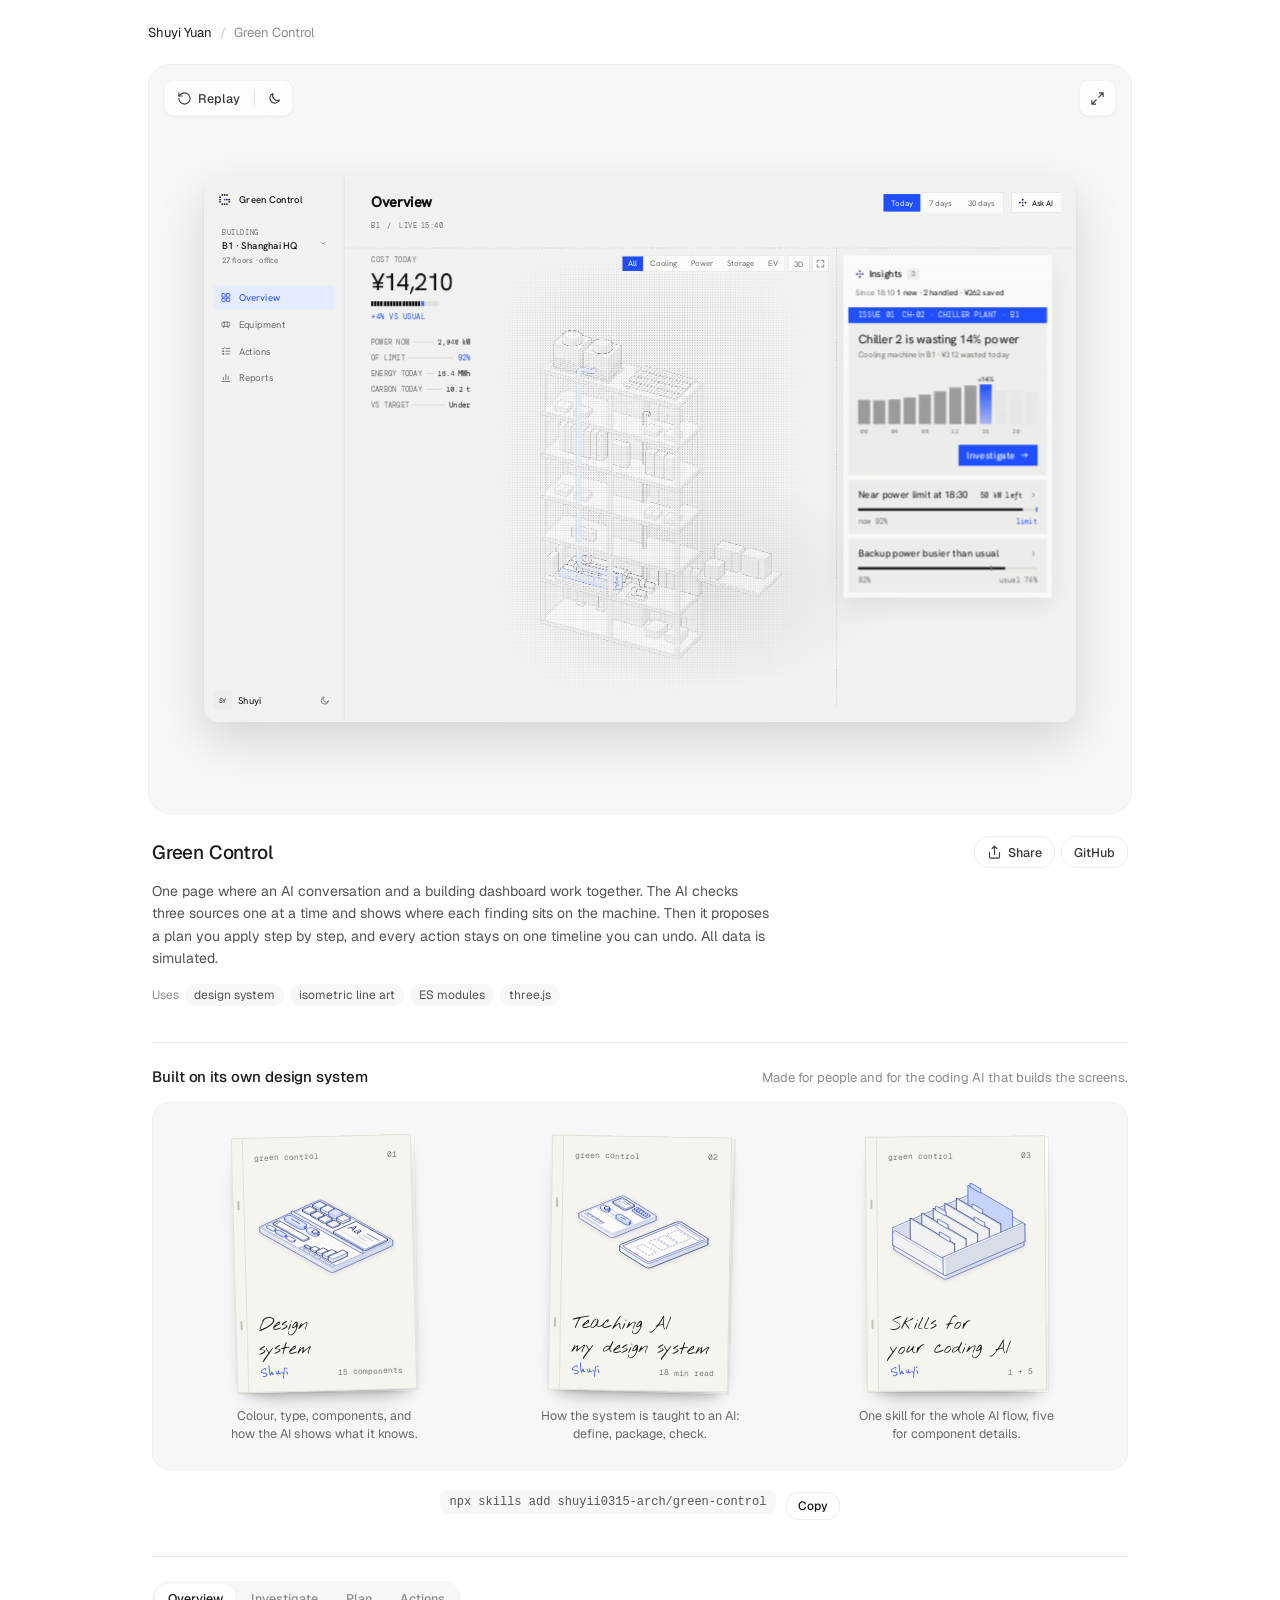
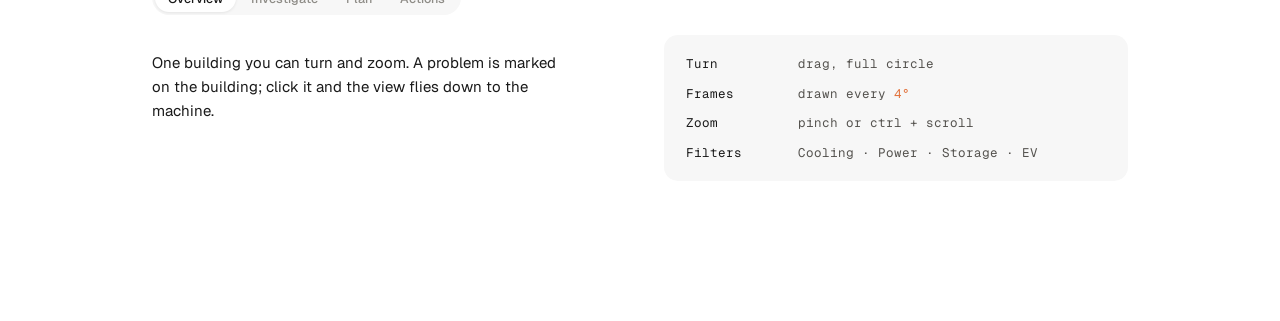
==== case/index.html @ cb966451 "Booklets: drawn covers for the design system and skills, larger handwritten titles; docs open in Day" ====
<!DOCTYPE html><html lang="en"><head><meta charset="utf-8"><meta name="viewport" content="width=device-width,initial-scale=1">
<title>Green Control</title>
<link rel="preconnect" href="https://fonts.googleapis.com"><link href="https://fonts.googleapis.com/css2?family=Geist:wght@400;500;600&family=Geist+Mono:wght@400;500&family=Nothing+You+Could+Do&family=Reenie+Beanie&display=swap" rel="stylesheet">
<style>
*{box-sizing:border-box;margin:0;padding:0}
html{height:100%}body{min-height:100%}
body{background:#fff;font-family:Geist,system-ui,sans-serif;color:#1A1A1A;-webkit-font-smoothing:antialiased;max-width:1040px;margin:0 auto;padding:0 28px 140px}
.pg-top{display:flex;align-items:center;gap:8px;height:64px;font-size:13px;color:#8E8C87}.pg-top a{color:#1A1A1A;text-decoration:none}.pg-top i{font-style:normal;color:#C9C7C2}
.demo{position:relative;height:min(820px,calc(100vh - 150px));min-height:520px;background:#F7F7F7;border-radius:22px;overflow:hidden;box-shadow:inset 0 0 0 .5px rgba(26,26,26,.06)}
.frame{position:absolute;left:50%;top:50%;width:1440px;height:900px;transform-origin:0 0;border-radius:14px;overflow:hidden;background:#fff;box-shadow:0 30px 80px rgba(0,0,0,.14),0 0 0 .5px rgba(0,0,0,.08)}
.frame iframe{display:block;width:100%;height:100%;border:0}
.dctl{position:absolute;top:16px;z-index:20;display:flex;gap:2px;padding:3px;border-radius:10px;background:rgba(255,255,255,.8);backdrop-filter:blur(16px);-webkit-backdrop-filter:blur(16px);box-shadow:0 1px 3px rgba(0,0,0,.05),inset 0 0 0 .5px rgba(26,26,26,.08)}.dctl.l{left:16px}.dctl.r{right:16px}
.dctl button{all:unset;cursor:pointer;display:inline-flex;align-items:center;gap:6px;height:30px;padding:0 10px;border-radius:7px;font:500 12.5px Geist,system-ui,sans-serif;color:#3A3936;transition:background .2s,color .2s}
.acts button{all:unset;cursor:pointer;display:inline-flex;align-items:center;gap:6px;height:30px;padding:0 11px;border-radius:999px;font:500 12.5px Geist,system-ui,sans-serif;color:#3A3936;transition:background .2s}
.dctl.r button,.dctl #theme{padding:0 8px}.dctl button:hover,.acts button:hover{background:rgba(26,26,26,.06)}
.demo.dark .dctl{background:rgba(44,44,42,.72);box-shadow:inset 0 0 0 .5px rgba(255,255,255,.08)}.demo.dark .dctl button{color:#D9D7D2}.demo.dark .dctl button:hover{background:rgba(255,255,255,.08)}.demo.dark .dctl .sep{background:rgba(255,255,255,.12)}
.dctl button:focus-visible{outline:1.5px solid rgba(26,26,26,.4);outline-offset:1px}.demo.dark .dctl button:focus-visible{outline-color:rgba(255,255,255,.5)}
.acts button:focus-visible,.acts a:focus-visible,.tabs button:focus-visible,.ds a:focus-visible,.copy:focus-visible{outline:2px solid #1A1A1A;outline-offset:2px}
.dctl svg,.acts svg{width:15px;height:15px;fill:none;stroke:currentColor;stroke-width:1.7;stroke-linecap:round;stroke-linejoin:round}
.dctl .sep{width:.5px;background:rgba(26,26,26,.12);margin:6px 2px}
.info{padding:22px 4px 0}
.ttl{display:flex;align-items:center;justify-content:space-between}.ttl h1{font:500 19px Geist,system-ui,sans-serif;letter-spacing:-.01em}
.acts{display:flex;gap:6px;align-items:center}.acts button{height:32px;padding:0 13px;box-shadow:inset 0 0 0 .5px rgba(26,26,26,.14)}
.acts .gh{height:32px;display:inline-flex;align-items:center;padding:0 13px;border-radius:999px;font:500 12.5px Geist,system-ui,sans-serif;color:#3A3936;text-decoration:none;box-shadow:inset 0 0 0 .5px rgba(26,26,26,.14)}.acts .gh:hover{background:rgba(26,26,26,.05)}
.desc{max-width:620px;font-size:14px;line-height:1.6;color:#55534F;margin:12px 0 14px}
.uses{display:flex;align-items:center;gap:6px;font-size:12px;color:#8E8C87;flex-wrap:wrap}.uses i{font-style:normal;padding:3px 9px;border-radius:999px;background:#F7F7F7;color:#55534F}
/* design system block */
.ds{margin-top:36px;padding-top:24px;border-top:.5px solid rgba(26,26,26,.1)}
.ds-h{display:flex;align-items:baseline;justify-content:space-between;gap:16px;margin-bottom:16px}
.ds-h h2{font:500 15px Geist,system-ui,sans-serif;letter-spacing:-.005em}
.ds-h p{font-size:13px;color:#8E8C87}
.ds-grid{display:grid;grid-template-columns:1.35fr 1fr 1fr;gap:12px}
.ds a.card,.ds .card{display:flex;flex-direction:column;border-radius:16px;background:#F7F7F7;overflow:hidden;text-decoration:none;color:inherit;box-shadow:inset 0 0 0 .5px rgba(26,26,26,.06);transition:transform .35s cubic-bezier(.32,.72,0,1),box-shadow .35s}
.ds a.card:hover{transform:translateY(-3px);box-shadow:inset 0 0 0 .5px rgba(26,26,26,.08),0 14px 30px -18px rgba(0,0,0,.25)}
.card .pic{position:relative;aspect-ratio:16/10;overflow:hidden;margin:10px 10px 0;border-radius:10px;background:#eee}
.card .pic img{position:absolute;inset:0;width:100%;height:100%;object-fit:cover;object-position:top left;transition:transform .6s cubic-bezier(.32,.72,0,1)}
.ds a.card:hover .pic img{transform:scale(1.03)}
.card .tx{padding:14px 16px 16px;display:grid;gap:4px}
.card .tx b{font:500 14px Geist,system-ui,sans-serif;display:flex;align-items:center;gap:6px}
.card .tx b svg{width:13px;height:13px;fill:none;stroke:#8E8C87;stroke-width:1.8;stroke-linecap:round;stroke-linejoin:round}
.card .tx span{font-size:13px;line-height:1.5;color:#6B6B67}
.card.main .tx b{font-size:15px}
.cmd{margin:10px 10px 0;border-radius:10px;background:#1A1A1A;color:#E8E6E1;aspect-ratio:16/10;display:flex;flex-direction:column;justify-content:space-between;padding:14px}
.cmd code{font:400 11.5px/1.6 'Geist Mono',ui-monospace,monospace;word-break:break-all}.cmd code em{font-style:normal;color:#8E8C87}
.cmd ul{list-style:none;display:grid;gap:3px;font:400 11.5px 'Geist Mono',ui-monospace,monospace;color:#A3A19C}
.cmd ul li::before{content:"/";color:#5f5d59;margin-right:2px}
.copy{all:unset;cursor:pointer;justify-self:start;margin-top:8px;display:inline-flex;align-items:center;gap:6px;height:28px;padding:0 12px;border-radius:999px;background:#fff;font:500 12px Geist,system-ui,sans-serif;color:#1A1A1A;box-shadow:inset 0 0 0 .5px rgba(26,26,26,.14);transition:background .2s}
.copy:hover{background:#F0EFEC}

.shelf{display:grid;grid-template-columns:repeat(3,1fr);gap:20px;padding:34px 24px 26px;border-radius:18px;background:#F7F7F7;box-shadow:inset 0 0 0 .5px rgba(26,26,26,.06)}
.bk{display:grid;justify-items:center;gap:16px;text-decoration:none;color:inherit;outline:none}
.bk-in{position:relative;width:180px;height:255px;transform:rotate(var(--r,-1.5deg));transition:transform .45s cubic-bezier(.32,.72,0,1)}
.bk:nth-child(2) .bk-in{--r:1deg}.bk:nth-child(3) .bk-in{--r:-.5deg}
.bk:hover .bk-in,.bk:focus-visible .bk-in{transform:rotate(var(--r,-1.5deg)) translateY(-6px)}
.bk:focus-visible .bk-cover{outline:2px solid #1A1A1A;outline-offset:6px}
.bk-paper{position:absolute;inset:0;background:#fff 0 0/100% auto no-repeat;box-shadow:0 0 0 .5px rgba(0,0,0,.08),0 6px 14px -8px rgba(0,0,0,.25);transform:translate(2px,1px) rotate(.6deg);transition:transform .5s cubic-bezier(.34,1.36,.64,1)}
.bk:hover .bk-paper,.bk:focus-visible .bk-paper{transform:translate(52px,-12px) rotate(5deg)}
.bk-code{background:#fff;display:flex;align-items:flex-start;justify-content:flex-end;padding:22px 6px}
.bk-code code{font:400 9px/1.7 'Geist Mono',ui-monospace,monospace;color:#1A1A1A;width:52px}
.bk-cover{position:absolute;inset:0;background:#f6f4ef;overflow:hidden;box-shadow:inset 0 0 0 1px #e4e0d7,0 1px 2px rgba(0,0,0,.06),0 14px 26px -16px rgba(0,0,0,.4);transition:transform .5s cubic-bezier(.34,1.36,.64,1)}
.bk:hover .bk-cover,.bk:focus-visible .bk-cover{transform:translate(-6px,3px) rotate(-1.5deg)}
.bk-fold{position:absolute;left:11px;top:0;bottom:0;width:1px;background:#e4e0d7}.bk-st{position:absolute;left:5px;width:2px;height:9px;background:#c3c0b8}
.bk-st:nth-of-type(2){top:63px!important}.bk-st:nth-of-type(3){top:183px!important}
.bk-top,.bk-foot{position:absolute;left:23px;right:14px;display:flex;justify-content:space-between;align-items:baseline;font:400 8px 'Geist Mono',ui-monospace,monospace;color:#7d7a72}
.bk-top{top:15px}.bk-foot{bottom:14px}
.bk-art{position:absolute;left:18px;top:28px;width:150px;height:127px}
.bk-art svg{width:100%!important;height:100%!important;display:block}
.bk-list{position:absolute;left:28px;top:40px;display:grid;gap:5px;font:400 10px 'Geist Mono',ui-monospace,monospace;color:#2f55e4}
.bk-list span:first-child{font-weight:500}
.bk-h{position:absolute;left:23px;right:10px;bottom:31px;font:18px/1.3 'Nothing You Could Do',cursive;color:#1c1b19}
.bk-sig{font:17px/.6 'Reenie Beanie',cursive;color:#2f55e4}
.bk-cap{max-width:200px;text-align:center;font-size:12.5px;line-height:1.5;color:#6B6B67}
.inst{display:flex;align-items:center;justify-content:center;gap:10px;margin-top:14px;font:400 12px 'Geist Mono',ui-monospace,monospace;color:#55534F}
.inst code{padding:5px 10px;border-radius:7px;background:#F7F7F7}
@media (max-width:760px){.shelf{grid-template-columns:1fr;gap:34px}.inst{flex-wrap:wrap}}
@media (prefers-reduced-motion:reduce){.bk-in,.bk-paper,.bk-cover{transition:none}}
/* spec */
.spec{margin-top:36px;padding-top:24px;border-top:.5px solid rgba(26,26,26,.1)}
.tabs{display:inline-flex;gap:2px;padding:3px;border-radius:999px;background:#F7F7F7}.tabs button{all:unset;cursor:pointer;height:28px;padding:0 13px;border-radius:999px;font:500 12.5px Geist,system-ui,sans-serif;color:#8E8C87;transition:background .2s,color .2s}.tabs button.on{background:#fff;color:#1A1A1A;box-shadow:0 1px 3px rgba(0,0,0,.08)}
.sp{display:grid;grid-template-columns:1fr 1fr;gap:48px;margin-top:20px;align-items:start}.sp p{font-size:15px;line-height:1.6;max-width:420px;padding-top:16px;transition:opacity .25s}
.sp .rows{display:grid;grid-template-columns:96px 1fr;gap:12px 16px;padding:20px 22px;border-radius:14px;background:#F7F7F7;font:400 12.5px/1.4 'Geist Mono',ui-monospace,monospace;color:#55534F;transition:opacity .25s}
.sp .rows b{font-weight:400;color:#1A1A1A}.sp .rows u{text-decoration:none;color:#E2723B}
/* full screen */
body.m-full{max-width:none;padding:0;overflow:hidden;height:100%}body.m-full .pg-top,body.m-full .info{display:none}
body.m-full .demo{position:fixed;inset:0;height:auto;min-height:0;border-radius:0;box-shadow:none;z-index:50}
@media (max-width:860px){.ds-grid{grid-template-columns:1fr 1fr}.ds-grid .main{grid-column:1/-1}}
@media (max-width:760px){body{padding:0 16px 96px}.pg-top{height:52px}.demo{height:auto;aspect-ratio:1440/1040;min-height:0;border-radius:18px}.dctl{top:12px}.dctl.l{left:12px}.dctl.r{right:12px}.dctl span{display:none}
 .sp{grid-template-columns:1fr;gap:16px}.sp p{padding-top:0;max-width:none}.sp .rows{grid-template-columns:80px 1fr;padding:16px 18px}.tabs{display:flex;overflow-x:auto;max-width:100%;scrollbar-width:none}.tabs button{flex:none;padding:0 10px;font-size:12px}
 .ds-grid{grid-template-columns:1fr}.ds-h{flex-direction:column;gap:4px}}
@media (prefers-reduced-motion:reduce){*{transition:none!important}}
</style></head>
<body>
<nav class="pg-top" aria-label="Breadcrumb"><a href="https://yuanshuyi.com/craft">Shuyi Yuan</a><i>/</i><span>Green Control</span></nav>

<section class="demo" id="demo" aria-label="Green Control prototype">
 <div class="dctl l">
  <button id="replay" title="Back to the start"><svg viewBox="0 0 24 24"><path d="M3 12a9 9 0 1 0 9-9 9.75 9.75 0 0 0-6.74 2.74L3 8"/><path d="M3 3v5h5"/></svg><span>Replay</span></button>
  <i class="sep"></i>
  <button id="theme" title="Switch to Night" aria-label="Switch to Night"><svg viewBox="0 0 24 24"><path d="M20 14.5A8 8 0 0 1 9.5 4a8 8 0 1 0 10.5 10.5z"/></svg></button>
 </div>
 <div class="dctl r"><button id="expand" title="Full screen" aria-label="Full screen"><svg viewBox="0 0 24 24"><path d="M15 3h6v6M9 21H3v-6M21 3l-7 7M3 21l7-7"/></svg></button></div>
 <div class="frame" id="frame"><iframe id="proto" title="Green Control prototype" src="../?theme=day" loading="eager"></iframe></div>
</section>

<section class="info">
 <div class="ttl"><h1>Green Control</h1><div class="acts"><button id="share" title="Copy link"><svg viewBox="0 0 24 24"><path d="M4 12v7a2 2 0 0 0 2 2h12a2 2 0 0 0 2-2v-7"/><path d="M16 6l-4-4-4 4M12 2v13"/></svg><span>Share</span></button><a class="gh" href="https://github.com/shuyii0315-arch/green-control" target="_blank" rel="noopener">GitHub</a></div></div>
 <p class="desc">One page where an AI conversation and a building dashboard work together. The AI checks three sources one at a time and shows where each finding sits on the machine. Then it proposes a plan you apply step by step, and every action stays on one timeline you can undo. All data is simulated.</p>
 <div class="uses"><span>Uses</span><i>design system</i><i>isometric line art</i><i>ES modules</i><i>three.js</i></div>

 <div class="ds" aria-labelledby="ds-title">
  <div class="ds-h"><h2 id="ds-title">Built on its own design system</h2><p>Made for people and for the coding AI that builds the screens.</p></div>
  <div class="shelf">
   <a class="bk" href="../system/?theme=day" target="_blank" rel="noopener" data-paper="ds-system-p.jpg">
    <div class="bk-in"><div class="bk-paper"></div><div class="bk-cover"><i class="bk-fold"></i><i class="bk-st" style="top:74px"></i><i class="bk-st" style="top:213px"></i>
     <div class="bk-top"><span>green control</span><span>01</span></div>
     <div class="bk-art bk-load" data-src="ds-system-art.svg"></div>
     <div class="bk-h">Design<br>system</div>
     <div class="bk-foot"><span class="bk-sig">Shuyi</span><span>15 components</span></div></div></div>
    <span class="bk-cap">Colour, type, components, and how the AI shows what it knows.</span>
   </a>
   <a class="bk" href="../guide/" target="_blank" rel="noopener" data-paper="../notes/guide-sheet.jpg">
    <div class="bk-in"><div class="bk-paper"></div><div class="bk-cover"><i class="bk-fold"></i><i class="bk-st" style="top:74px"></i><i class="bk-st" style="top:213px"></i>
     <div class="bk-top"><span>green control</span><span>02</span></div>
     <div class="bk-art bk-load" data-src="../notes/cover-art.svg"></div>
     <div class="bk-h">Teaching AI<br>my design system</div>
     <div class="bk-foot"><span class="bk-sig">Shuyi</span><span>18 min read</span></div></div></div>
    <span class="bk-cap">How the system is taught to an AI: define, package, check.</span>
   </a>
   <a class="bk" href="../system/?theme=day#/skills" target="_blank" rel="noopener" data-paper="">
    <div class="bk-in"><div class="bk-paper bk-code"><code>$ npx<br>skills add<br>…/green-<br>control<br><br>6 ×<br>SKILL.md</code></div><div class="bk-cover"><i class="bk-fold"></i><i class="bk-st" style="top:74px"></i><i class="bk-st" style="top:213px"></i>
     <div class="bk-top"><span>green control</span><span>03</span></div>
     <div class="bk-art bk-load" data-src="ds-skills-art.svg"></div>
     <div class="bk-h">Skills for<br>your coding AI</div>
     <div class="bk-foot"><span class="bk-sig">Shuyi</span><span>1 + 5</span></div></div></div>
    <span class="bk-cap">One skill for the whole AI flow, five for component details.</span>
   </a>
  </div>
  <div class="inst"><code>npx skills add shuyii0315-arch/green-control</code><button class="copy" id="copy" type="button">Copy</button></div>
 </div>

 <div class="spec"><div class="tabs" id="tabs" role="tablist" aria-label="Moments in the prototype">
  <button class="on" role="tab" aria-selected="true" data-k="over">Overview</button><button role="tab" aria-selected="false" data-k="inv">Investigate</button><button role="tab" aria-selected="false" data-k="plan">Plan</button><button role="tab" aria-selected="false" data-k="act">Actions</button></div>
  <div class="sp"><p id="spT" aria-live="polite"></p><div class="rows" id="spC"></div></div></div>
</section>

<script>
const $ = (s) => document.querySelector(s)
const demo = $("#demo"), frame = $("#frame"), proto = $("#proto")
let theme = "day"
function fit() {
  const full = document.body.classList.contains("m-full")
  const r = demo.getBoundingClientRect(), W = full ? innerWidth : r.width, H = full ? innerHeight : r.height
  const pad = full ? 0 : (r.width < 500 ? 12 : 56), s = full ? Math.min(W / 1440, H / 900) : Math.min((W - pad * 2) / 1440, (H - pad * 2 - 20) / 900)
  frame.style.transform = `translate(${-720 * s}px,${-450 * s + (full ? 0 : 10)}px) scale(${s})`
  frame.style.borderRadius = full ? "0" : 14 / s + "px"
}
addEventListener("resize", fit); new ResizeObserver(fit).observe(demo); fit()
const load = (extra = "") => { proto.src = "../?theme=" + theme + extra + "&r=" + Date.now() }
$("#replay").onclick = () => load()
const MOON = '<svg viewBox="0 0 24 24"><path d="M20 14.5A8 8 0 0 1 9.5 4a8 8 0 1 0 10.5 10.5z"/></svg>', SUN = '<svg viewBox="0 0 24 24"><circle cx="12" cy="12" r="4"/><path d="M12 2v2M12 20v2M4.9 4.9l1.4 1.4M17.7 17.7l1.4 1.4M2 12h2M20 12h2M4.9 19.1l1.4-1.4M17.7 6.3l1.4-1.4"/></svg>'
$("#theme").onclick = () => {
  theme = theme === "day" ? "night" : "day"
  const dark = theme === "night", b = $("#theme"), t = dark ? "Switch to Day" : "Switch to Night"
  b.innerHTML = dark ? SUN : MOON; b.title = t; b.setAttribute("aria-label", t)
  demo.classList.toggle("dark", dark); demo.style.background = dark ? "#1C1C1B" : "#F7F7F7"
  load()
}
const EXI = $("#expand").innerHTML, MNI = '<svg viewBox="0 0 24 24"><path d="M4 14h6v6M20 10h-6V4M14 10l7-7M3 21l7-7"/></svg>'
const setFull = (m) => { document.body.classList.toggle("m-full", m); $("#expand").innerHTML = m ? MNI : EXI; $("#expand").title = m ? "Exit full screen" : "Full screen"; $("#expand").setAttribute("aria-label", $("#expand").title); fit() }
$("#expand").onclick = () => setFull(!document.body.classList.contains("m-full"))
addEventListener("keydown", (e) => { if (e.key === "Escape" && document.body.classList.contains("m-full")) setFull(false) })
const flash = (b, t) => { const o = b.innerHTML; b.querySelector("span") ? (b.querySelector("span").textContent = t) : (b.textContent = t); setTimeout(() => (b.innerHTML = o), 1400) }
$("#share").onclick = async () => { const u = location.href.split("#")[0]; try { if (navigator.share && matchMedia("(pointer:coarse)").matches) { await navigator.share({ title: "Green Control", url: u }); return } await navigator.clipboard.writeText(u); flash($("#share"), "Copied") } catch (_) {} }
$("#copy").onclick = async () => { try { await navigator.clipboard.writeText("npx skills add shuyii0315-arch/green-control"); flash($("#copy"), "Copied") } catch (_) {} }
const SPEC = {
  over: ["One building you can turn and zoom. A problem is marked on the building; click it and the view flies down to the machine.",
    [["Turn", "drag, full circle"], ["Frames", "drawn every <u>4°</u>"], ["Zoom", "pinch or ctrl + scroll"], ["Filters", "Cooling · Power · Storage · EV"]]],
  inv: ["Press Investigate and the AI checks three sources in turn. Each one lights its spot on the machine and lands as an evidence card.",
    [["Order", "what → where → why"], ["Sources", "<u>3</u>, one at a time"], ["Each", "lights its spot, then a card"], ["Entry", "Chiller 2 card"]]],
  plan: ["The AI proposes a plan one step at a time. It checks, you apply, it reports the effect, then it finds a free team and you book.",
    [["Steps", "check → apply → report → book"], ["Action", "Shift 20% to Chiller 1"], ["Team", "Maintenance B"], ["After", "issue leaves the list, Undo"]]],
  act: ["Every action sits on one time axis, so you can see what changed and when, and take the running one back.",
    [["Axis", "one timeline, all actions"], ["Zoom", "Day · Week · Month"], ["Hover", "summary; click to open"], ["Undo", "the running action"]]],
}
const tabs = [...document.querySelectorAll("#tabs button")]
function show(k) {
  tabs.forEach((b) => { const on = b.dataset.k === k; b.classList.toggle("on", on); b.setAttribute("aria-selected", on) })
  const [t, rows] = SPEC[k], T = $("#spT"), C = $("#spC")
  T.style.opacity = C.style.opacity = 0
  setTimeout(() => { T.textContent = t; C.innerHTML = rows.map(([a, b]) => `<b>${a}</b><span>${b}</span>`).join(""); T.style.opacity = C.style.opacity = 1 }, 160)
}
tabs.forEach((b) => (b.onclick = () => show(b.dataset.k)))
show("over")

// books: the page inside is a real screenshot; the guide cover reuses the Notes art and snaps its parts in on hover
document.querySelectorAll(".bk").forEach((b) => {
  const pp = b.dataset.paper; if (pp) b.querySelector(".bk-paper").style.backgroundImage = `url(${pp})`
  const on = () => { b.classList.remove("nb-hot"); void b.offsetWidth; b.classList.add("nb-hot") }, off = () => b.classList.remove("nb-hot")
  b.addEventListener("pointerenter", on); b.addEventListener("pointerleave", off); b.addEventListener("focus", on); b.addEventListener("blur", off)
})
document.querySelectorAll(".bk-load").forEach((el) => fetch(el.dataset.src).then((r) => (r.ok ? r.text() : "")).then((t) => { if (t) el.innerHTML = t }).catch(() => {}))
</script>
</body></html>
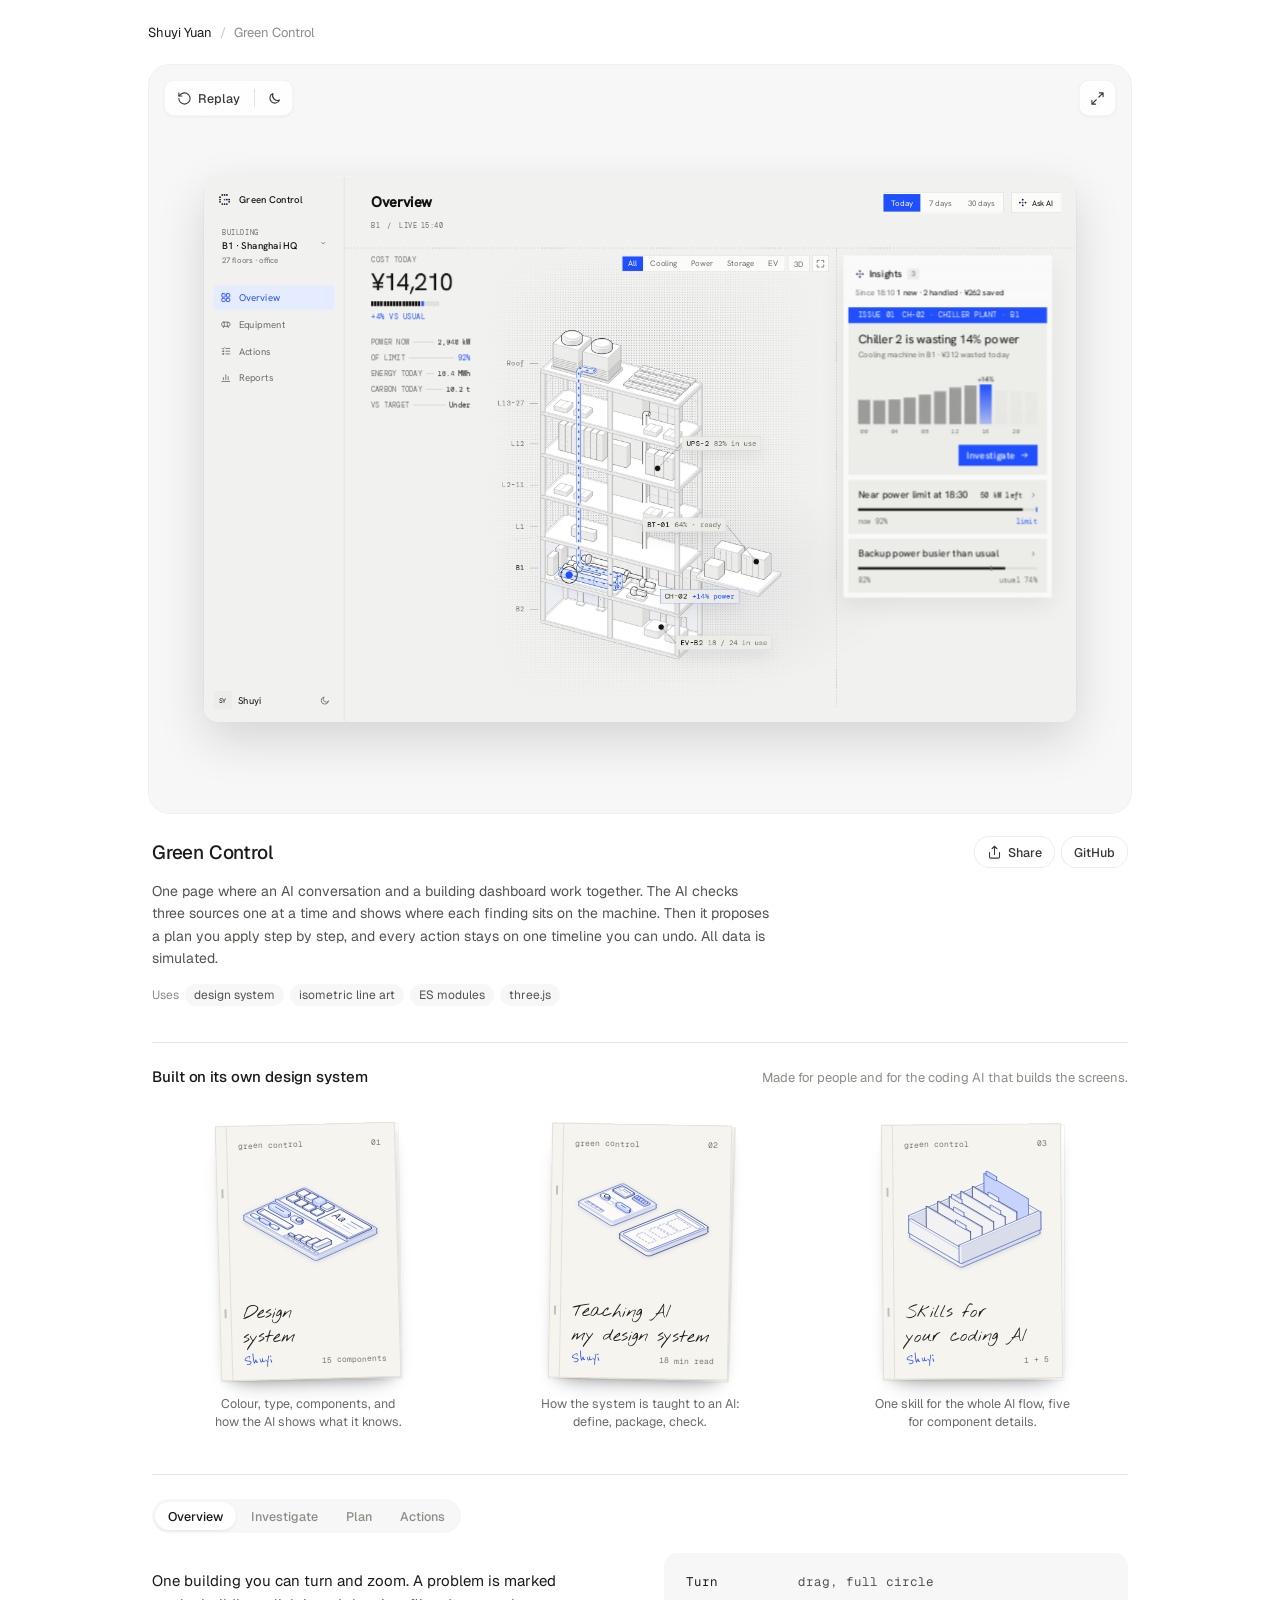
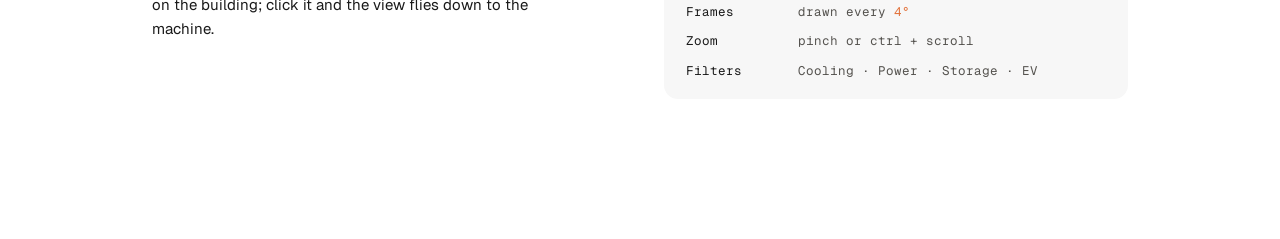
==== commit 4afb8d74: "Booklets stand on their own; drop the separate install line Co-Authored-By: Claude Opus 5.5 <noreply" ====
--- a/case/index.html
+++ b/case/index.html
@@ -47,7 +47,7 @@
 .copy{all:unset;cursor:pointer;justify-self:start;margin-top:8px;display:inline-flex;align-items:center;gap:6px;height:28px;padding:0 12px;border-radius:999px;background:#fff;font:500 12px Geist,system-ui,sans-serif;color:#1A1A1A;box-shadow:inset 0 0 0 .5px rgba(26,26,26,.14);transition:background .2s}
 .copy:hover{background:#F0EFEC}
 
-.shelf{display:grid;grid-template-columns:repeat(3,1fr);gap:20px;padding:34px 24px 26px;border-radius:18px;background:#F7F7F7;box-shadow:inset 0 0 0 .5px rgba(26,26,26,.06)}
+.shelf{display:grid;grid-template-columns:repeat(3,1fr);gap:20px;padding:22px 0 6px}
 .bk{display:grid;justify-items:center;gap:16px;text-decoration:none;color:inherit;outline:none}
 .bk-in{position:relative;width:180px;height:255px;transform:rotate(var(--r,-1.5deg));transition:transform .45s cubic-bezier(.32,.72,0,1)}
 .bk:nth-child(2) .bk-in{--r:1deg}.bk:nth-child(3) .bk-in{--r:-.5deg}
@@ -135,7 +135,7 @@
     <span class="bk-cap">One skill for the whole AI flow, five for component details.</span>
    </a>
   </div>
-  <div class="inst"><code>npx skills add shuyii0315-arch/green-control</code><button class="copy" id="copy" type="button">Copy</button></div>
+
  </div>
 
  <div class="spec"><div class="tabs" id="tabs" role="tablist" aria-label="Moments in the prototype">
@@ -171,7 +171,6 @@
 addEventListener("keydown", (e) => { if (e.key === "Escape" && document.body.classList.contains("m-full")) setFull(false) })
 const flash = (b, t) => { const o = b.innerHTML; b.querySelector("span") ? (b.querySelector("span").textContent = t) : (b.textContent = t); setTimeout(() => (b.innerHTML = o), 1400) }
 $("#share").onclick = async () => { const u = location.href.split("#")[0]; try { if (navigator.share && matchMedia("(pointer:coarse)").matches) { await navigator.share({ title: "Green Control", url: u }); return } await navigator.clipboard.writeText(u); flash($("#share"), "Copied") } catch (_) {} }
-$("#copy").onclick = async () => { try { await navigator.clipboard.writeText("npx skills add shuyii0315-arch/green-control"); flash($("#copy"), "Copied") } catch (_) {} }
 const SPEC = {
   over: ["One building you can turn and zoom. A problem is marked on the building; click it and the view flies down to the machine.",
     [["Turn", "drag, full circle"], ["Frames", "drawn every <u>4°</u>"], ["Zoom", "pinch or ctrl + scroll"], ["Filters", "Cooling · Power · Storage · EV"]]],
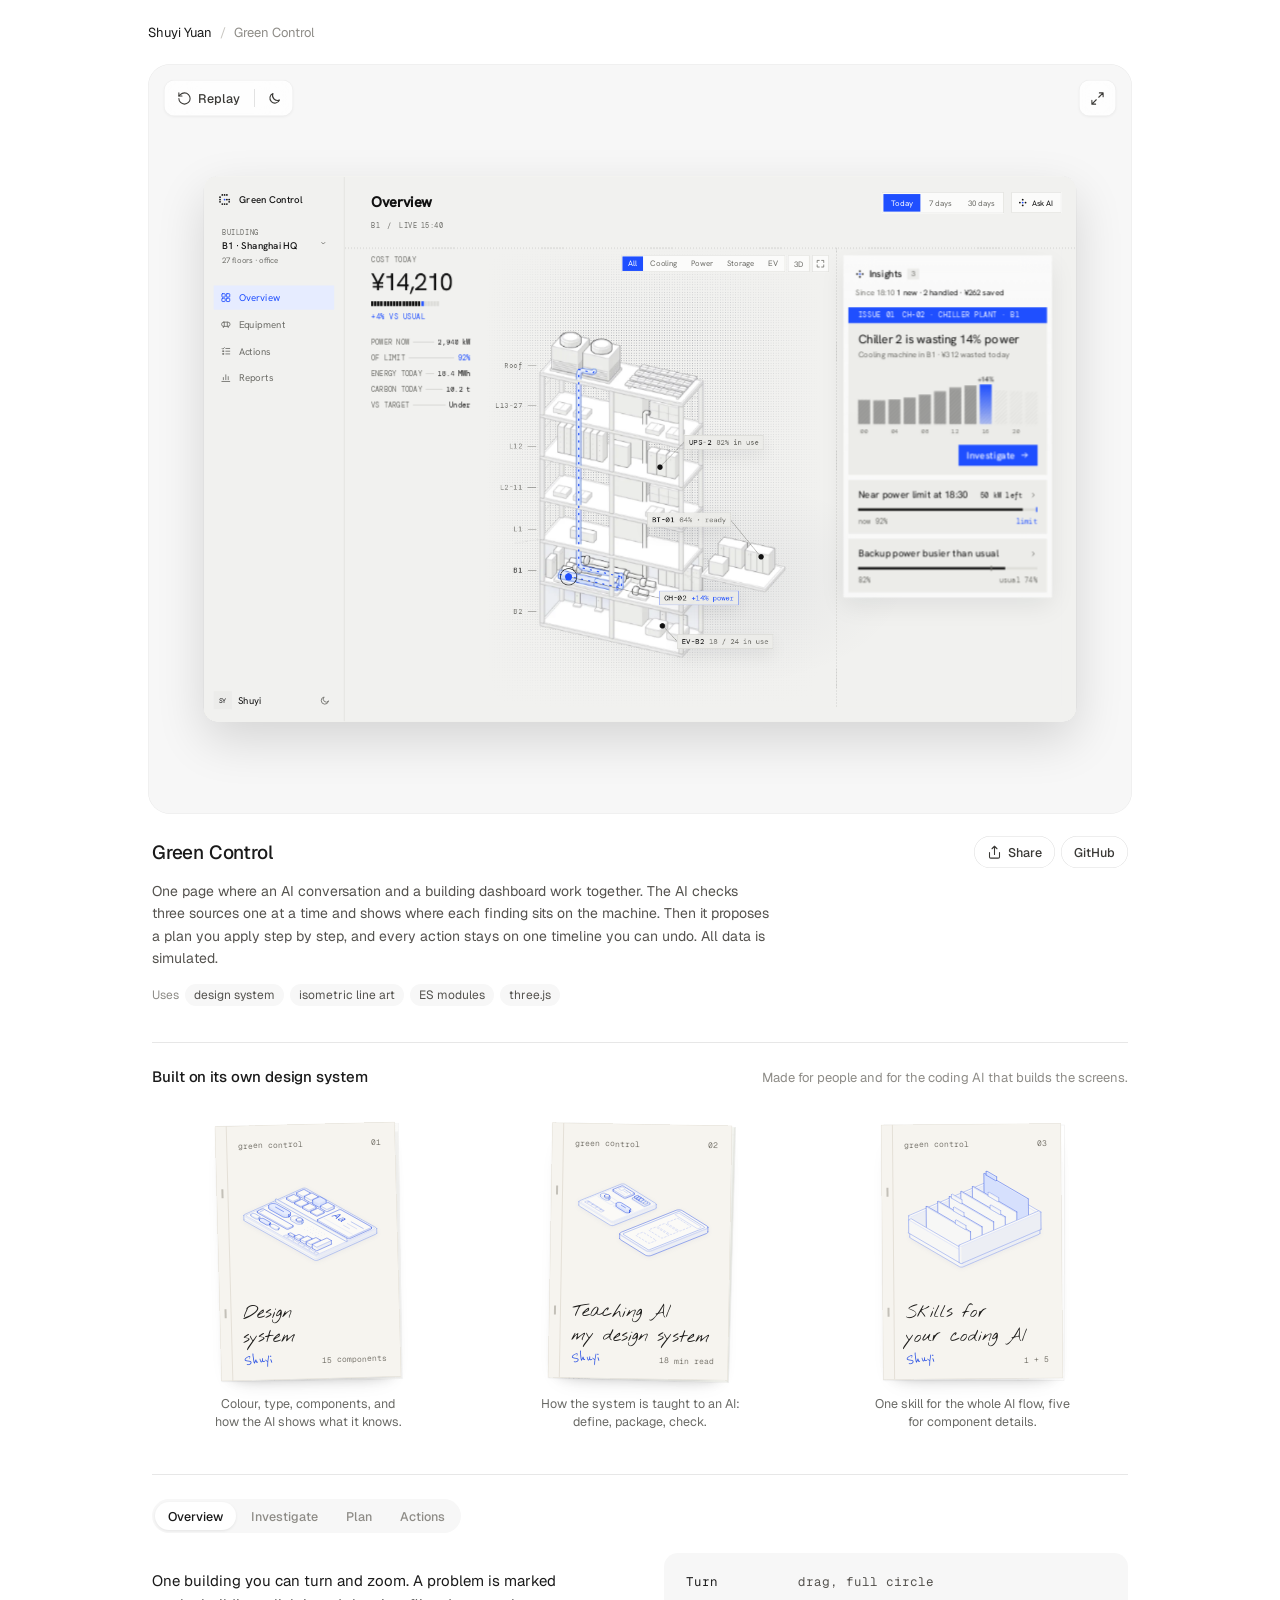
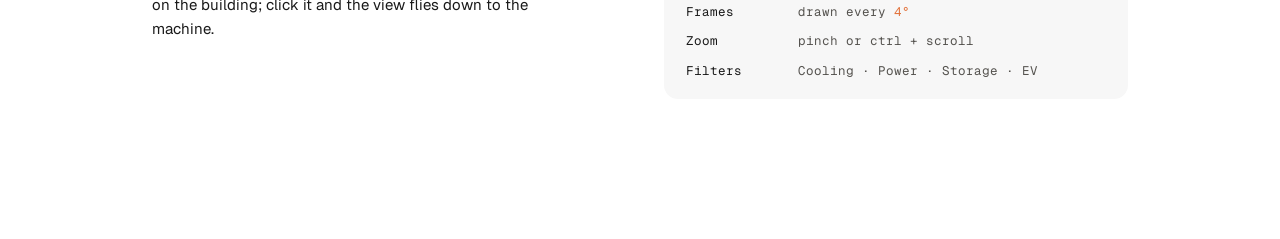
==== commit 48c739ee: "Lighter, thinner line work on the booklet drawings Co-Authored-By: Claude Opus 5.5 <noreply@anthropi" ====
--- a/case/index.html
+++ b/case/index.html
@@ -53,11 +53,11 @@
 .bk:nth-child(2) .bk-in{--r:1deg}.bk:nth-child(3) .bk-in{--r:-.5deg}
 .bk:hover .bk-in,.bk:focus-visible .bk-in{transform:rotate(var(--r,-1.5deg)) translateY(-6px)}
 .bk:focus-visible .bk-cover{outline:2px solid #1A1A1A;outline-offset:6px}
-.bk-paper{position:absolute;inset:0;background:#fff 0 0/100% auto no-repeat;box-shadow:0 0 0 .5px rgba(0,0,0,.08),0 6px 14px -8px rgba(0,0,0,.25);transform:translate(2px,1px) rotate(.6deg);transition:transform .5s cubic-bezier(.34,1.36,.64,1)}
+.bk-paper{position:absolute;inset:0;background:#fff 0 0/100% auto no-repeat;box-shadow:0 0 0 .5px rgba(0,0,0,.07),0 6px 14px -10px rgba(0,0,0,.2);transform:translate(2px,1px) rotate(.6deg);transition:transform .5s cubic-bezier(.34,1.36,.64,1)}
 .bk:hover .bk-paper,.bk:focus-visible .bk-paper{transform:translate(52px,-12px) rotate(5deg)}
 .bk-code{background:#fff;display:flex;align-items:flex-start;justify-content:flex-end;padding:22px 6px}
 .bk-code code{font:400 9px/1.7 'Geist Mono',ui-monospace,monospace;color:#1A1A1A;width:52px}
-.bk-cover{position:absolute;inset:0;background:#f6f4ef;overflow:hidden;box-shadow:inset 0 0 0 1px #e4e0d7,0 1px 2px rgba(0,0,0,.06),0 14px 26px -16px rgba(0,0,0,.4);transition:transform .5s cubic-bezier(.34,1.36,.64,1)}
+.bk-cover{position:absolute;inset:0;background:#f6f4ef;overflow:hidden;box-shadow:inset 0 0 0 .5px #e2ded5,0 1px 2px rgba(0,0,0,.04),0 12px 24px -18px rgba(0,0,0,.28);transition:transform .5s cubic-bezier(.34,1.36,.64,1)}
 .bk:hover .bk-cover,.bk:focus-visible .bk-cover{transform:translate(-6px,3px) rotate(-1.5deg)}
 .bk-fold{position:absolute;left:11px;top:0;bottom:0;width:1px;background:#e4e0d7}.bk-st{position:absolute;left:5px;width:2px;height:9px;background:#c3c0b8}
 .bk-st:nth-of-type(2){top:63px!important}.bk-st:nth-of-type(3){top:183px!important}
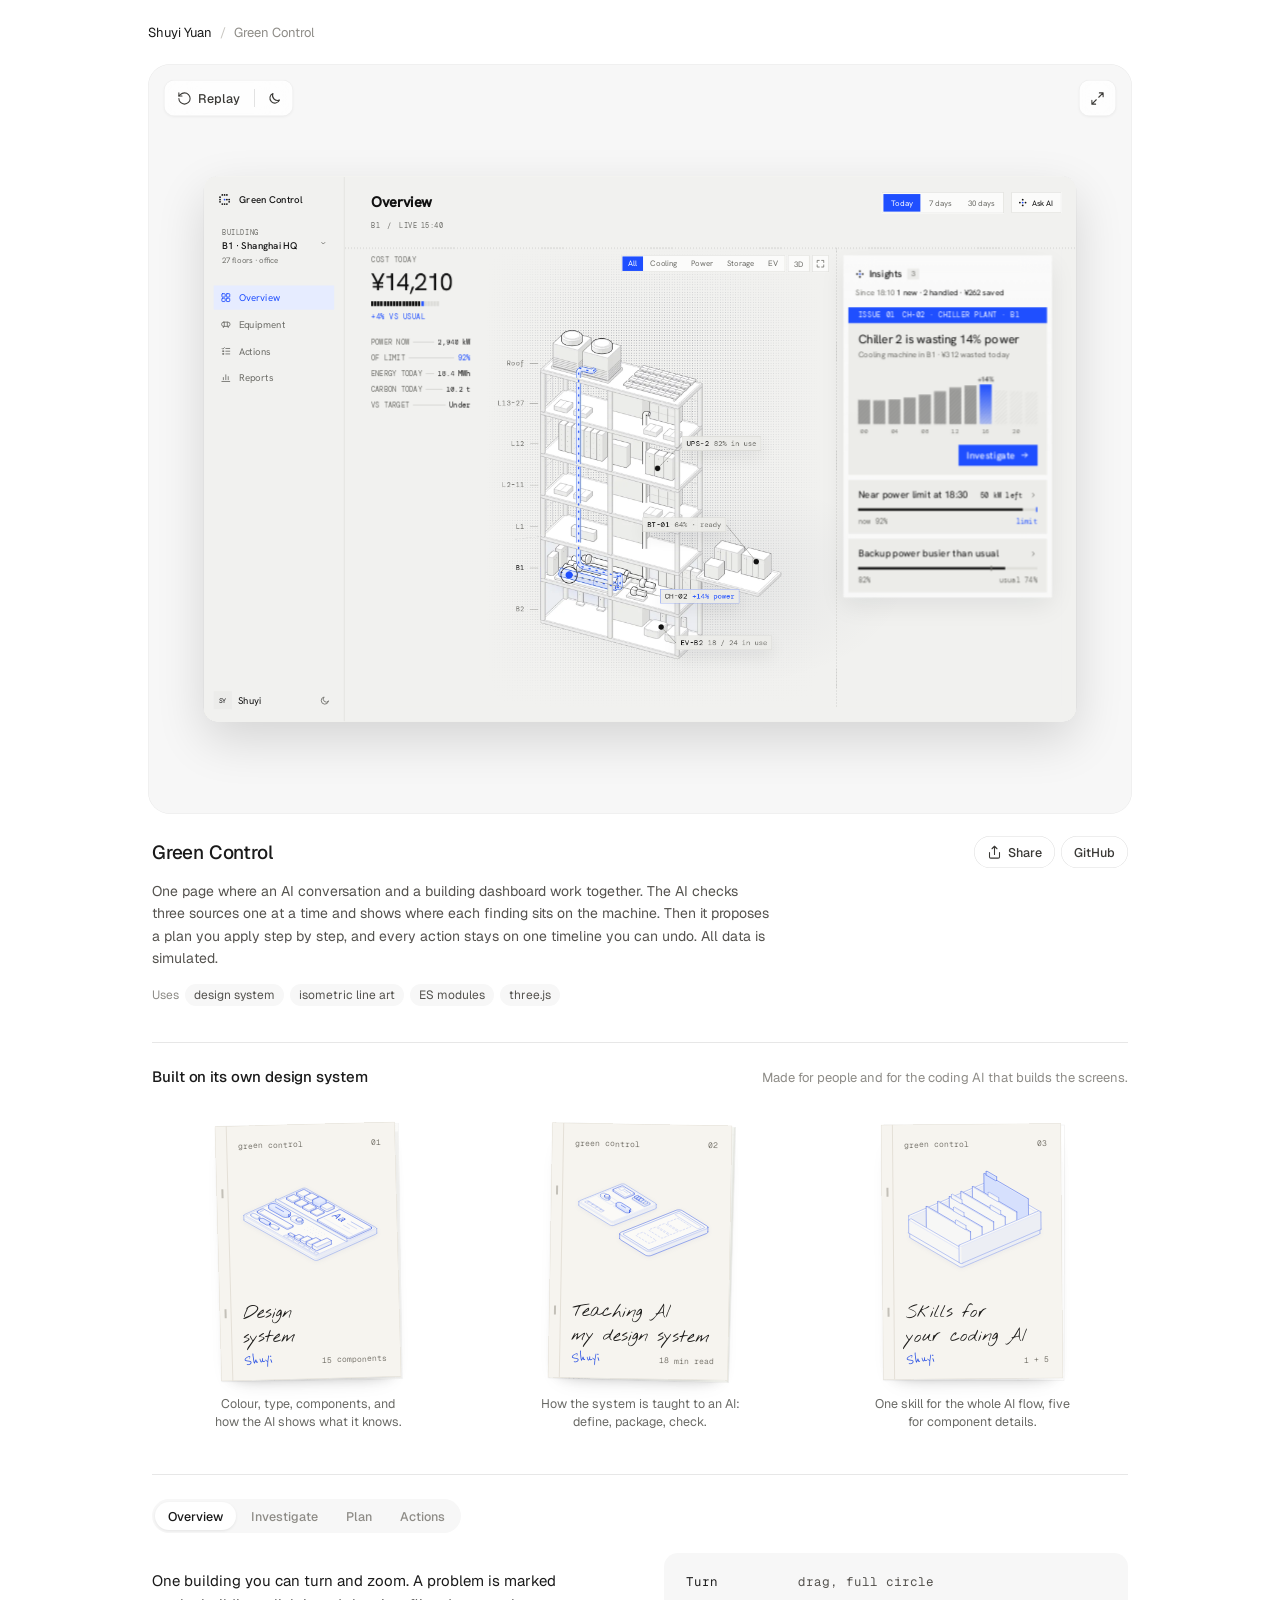
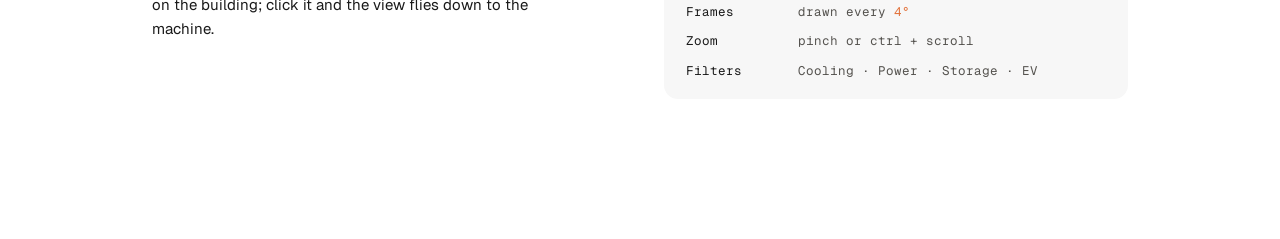
==== commit ab3d9ece: "Version the booklet assets so browsers pick up new drawings Co-Authored-By: Claude Opus 5.5 <noreply" ====
--- a/case/index.html
+++ b/case/index.html
@@ -110,10 +110,10 @@
  <div class="ds" aria-labelledby="ds-title">
   <div class="ds-h"><h2 id="ds-title">Built on its own design system</h2><p>Made for people and for the coding AI that builds the screens.</p></div>
   <div class="shelf">
-   <a class="bk" href="../system/?theme=day" target="_blank" rel="noopener" data-paper="ds-system-p.jpg">
+   <a class="bk" href="../system/?theme=day" target="_blank" rel="noopener" data-paper="ds-system-p.jpg?v=3">
     <div class="bk-in"><div class="bk-paper"></div><div class="bk-cover"><i class="bk-fold"></i><i class="bk-st" style="top:74px"></i><i class="bk-st" style="top:213px"></i>
      <div class="bk-top"><span>green control</span><span>01</span></div>
-     <div class="bk-art bk-load" data-src="ds-system-art.svg"></div>
+     <div class="bk-art bk-load" data-src="ds-system-art.svg?v=3"></div>
      <div class="bk-h">Design<br>system</div>
      <div class="bk-foot"><span class="bk-sig">Shuyi</span><span>15 components</span></div></div></div>
     <span class="bk-cap">Colour, type, components, and how the AI shows what it knows.</span>
@@ -121,7 +121,7 @@
    <a class="bk" href="../guide/" target="_blank" rel="noopener" data-paper="../notes/guide-sheet.jpg">
     <div class="bk-in"><div class="bk-paper"></div><div class="bk-cover"><i class="bk-fold"></i><i class="bk-st" style="top:74px"></i><i class="bk-st" style="top:213px"></i>
      <div class="bk-top"><span>green control</span><span>02</span></div>
-     <div class="bk-art bk-load" data-src="../notes/cover-art.svg"></div>
+     <div class="bk-art bk-load" data-src="../notes/cover-art.svg?v=3"></div>
      <div class="bk-h">Teaching AI<br>my design system</div>
      <div class="bk-foot"><span class="bk-sig">Shuyi</span><span>18 min read</span></div></div></div>
     <span class="bk-cap">How the system is taught to an AI: define, package, check.</span>
@@ -129,7 +129,7 @@
    <a class="bk" href="../system/?theme=day#/skills" target="_blank" rel="noopener" data-paper="">
     <div class="bk-in"><div class="bk-paper bk-code"><code>$ npx<br>skills add<br>…/green-<br>control<br><br>6 ×<br>SKILL.md</code></div><div class="bk-cover"><i class="bk-fold"></i><i class="bk-st" style="top:74px"></i><i class="bk-st" style="top:213px"></i>
      <div class="bk-top"><span>green control</span><span>03</span></div>
-     <div class="bk-art bk-load" data-src="ds-skills-art.svg"></div>
+     <div class="bk-art bk-load" data-src="ds-skills-art.svg?v=3"></div>
      <div class="bk-h">Skills for<br>your coding AI</div>
      <div class="bk-foot"><span class="bk-sig">Shuyi</span><span>1 + 5</span></div></div></div>
     <span class="bk-cap">One skill for the whole AI flow, five for component details.</span>
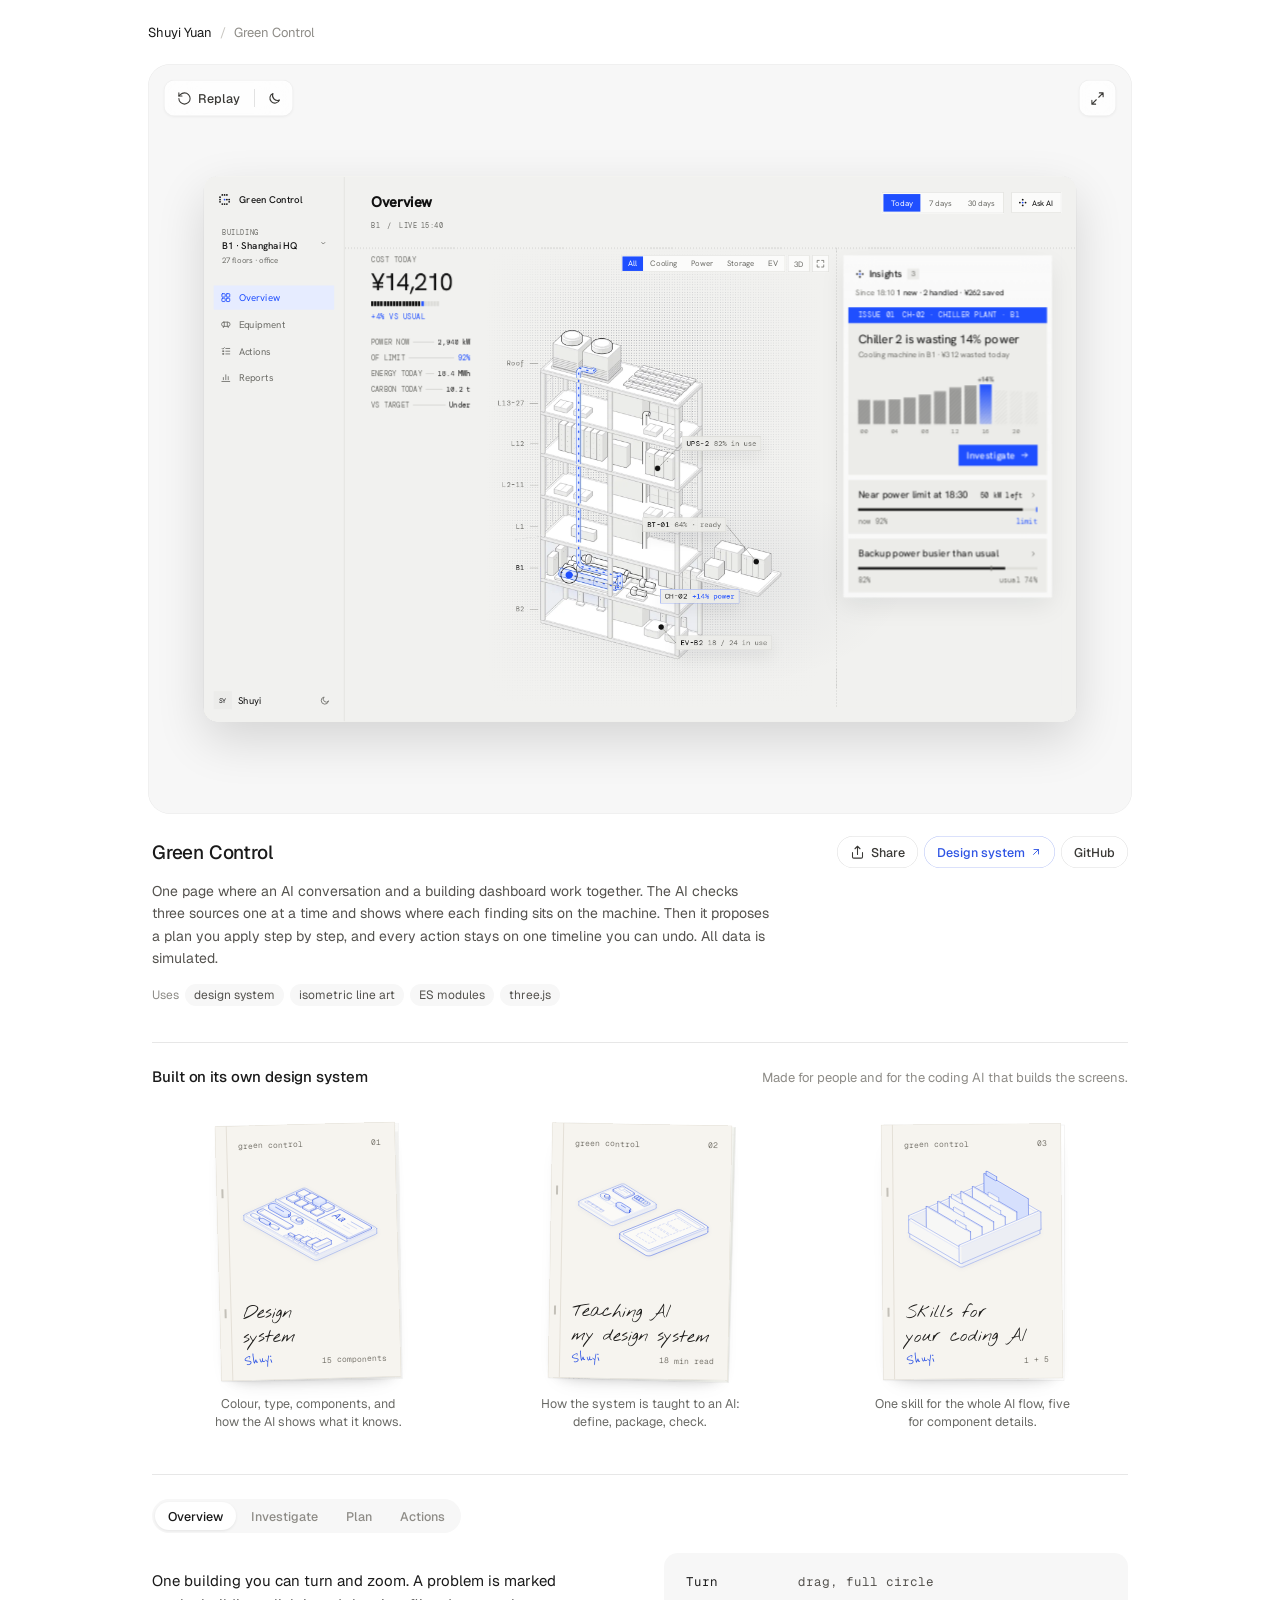
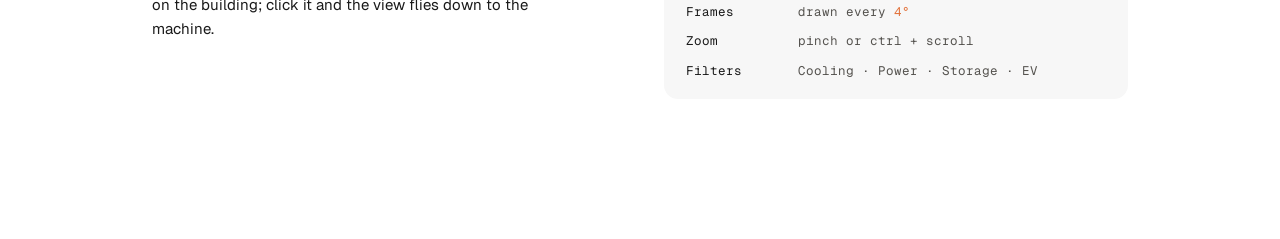
==== commit 5638351c: "Design system button next to the title Co-Authored-By: Claude Opus 5.5 <noreply@anthropic.com> Claud" ====
--- a/case/index.html
+++ b/case/index.html
@@ -19,9 +19,9 @@
 .dctl svg,.acts svg{width:15px;height:15px;fill:none;stroke:currentColor;stroke-width:1.7;stroke-linecap:round;stroke-linejoin:round}
 .dctl .sep{width:.5px;background:rgba(26,26,26,.12);margin:6px 2px}
 .info{padding:22px 4px 0}
-.ttl{display:flex;align-items:center;justify-content:space-between}.ttl h1{font:500 19px Geist,system-ui,sans-serif;letter-spacing:-.01em}
+.ttl{display:flex;align-items:center;justify-content:space-between;gap:12px}.ttl h1,.acts .gh{white-space:nowrap}.ttl h1{font:500 19px Geist,system-ui,sans-serif;letter-spacing:-.01em}
 .acts{display:flex;gap:6px;align-items:center}.acts button{height:32px;padding:0 13px;box-shadow:inset 0 0 0 .5px rgba(26,26,26,.14)}
-.acts .gh{height:32px;display:inline-flex;align-items:center;padding:0 13px;border-radius:999px;font:500 12.5px Geist,system-ui,sans-serif;color:#3A3936;text-decoration:none;box-shadow:inset 0 0 0 .5px rgba(26,26,26,.14)}.acts .gh:hover{background:rgba(26,26,26,.05)}
+.acts .gh{height:32px;display:inline-flex;align-items:center;padding:0 13px;border-radius:999px;font:500 12.5px Geist,system-ui,sans-serif;color:#3A3936;text-decoration:none;box-shadow:inset 0 0 0 .5px rgba(26,26,26,.14)}.acts .gh:hover{background:rgba(26,26,26,.05)}.acts .ds-btn{gap:5px;color:#2f55e4;box-shadow:inset 0 0 0 .5px rgba(47,85,228,.35)}.acts .ds-btn svg{width:12px;height:12px;fill:none;stroke:currentColor;stroke-width:1.8;stroke-linecap:round;stroke-linejoin:round}.acts .ds-btn:hover{background:rgba(47,85,228,.06)}
 .desc{max-width:620px;font-size:14px;line-height:1.6;color:#55534F;margin:12px 0 14px}
 .uses{display:flex;align-items:center;gap:6px;font-size:12px;color:#8E8C87;flex-wrap:wrap}.uses i{font-style:normal;padding:3px 9px;border-radius:999px;background:#F7F7F7;color:#55534F}
 /* design system block */
@@ -84,7 +84,7 @@
 body.m-full{max-width:none;padding:0;overflow:hidden;height:100%}body.m-full .pg-top,body.m-full .info{display:none}
 body.m-full .demo{position:fixed;inset:0;height:auto;min-height:0;border-radius:0;box-shadow:none;z-index:50}
 @media (max-width:860px){.ds-grid{grid-template-columns:1fr 1fr}.ds-grid .main{grid-column:1/-1}}
-@media (max-width:760px){body{padding:0 16px 96px}.pg-top{height:52px}.demo{height:auto;aspect-ratio:1440/1040;min-height:0;border-radius:18px}.dctl{top:12px}.dctl.l{left:12px}.dctl.r{right:12px}.dctl span{display:none}
+@media (max-width:760px){#share span{display:none}.acts button{padding:0 9px}.acts .gh{padding:0 11px}body{padding:0 16px 96px}.pg-top{height:52px}.demo{height:auto;aspect-ratio:1440/1040;min-height:0;border-radius:18px}.dctl{top:12px}.dctl.l{left:12px}.dctl.r{right:12px}.dctl span{display:none}
  .sp{grid-template-columns:1fr;gap:16px}.sp p{padding-top:0;max-width:none}.sp .rows{grid-template-columns:80px 1fr;padding:16px 18px}.tabs{display:flex;overflow-x:auto;max-width:100%;scrollbar-width:none}.tabs button{flex:none;padding:0 10px;font-size:12px}
  .ds-grid{grid-template-columns:1fr}.ds-h{flex-direction:column;gap:4px}}
 @media (prefers-reduced-motion:reduce){*{transition:none!important}}
@@ -103,7 +103,7 @@
 </section>
 
 <section class="info">
- <div class="ttl"><h1>Green Control</h1><div class="acts"><button id="share" title="Copy link"><svg viewBox="0 0 24 24"><path d="M4 12v7a2 2 0 0 0 2 2h12a2 2 0 0 0 2-2v-7"/><path d="M16 6l-4-4-4 4M12 2v13"/></svg><span>Share</span></button><a class="gh" href="https://github.com/shuyii0315-arch/green-control" target="_blank" rel="noopener">GitHub</a></div></div>
+ <div class="ttl"><h1>Green Control</h1><div class="acts"><button id="share" title="Copy link"><svg viewBox="0 0 24 24"><path d="M4 12v7a2 2 0 0 0 2 2h12a2 2 0 0 0 2-2v-7"/><path d="M16 6l-4-4-4 4M12 2v13"/></svg><span>Share</span></button><a class="gh ds-btn" href="../system/?theme=day" target="_blank" rel="noopener">Design system <svg viewBox="0 0 24 24"><path d="M7 17 17 7M8 7h9v9"/></svg></a><a class="gh" href="https://github.com/shuyii0315-arch/green-control" target="_blank" rel="noopener">GitHub</a></div></div>
  <p class="desc">One page where an AI conversation and a building dashboard work together. The AI checks three sources one at a time and shows where each finding sits on the machine. Then it proposes a plan you apply step by step, and every action stays on one timeline you can undo. All data is simulated.</p>
  <div class="uses"><span>Uses</span><i>design system</i><i>isometric line art</i><i>ES modules</i><i>three.js</i></div>
 
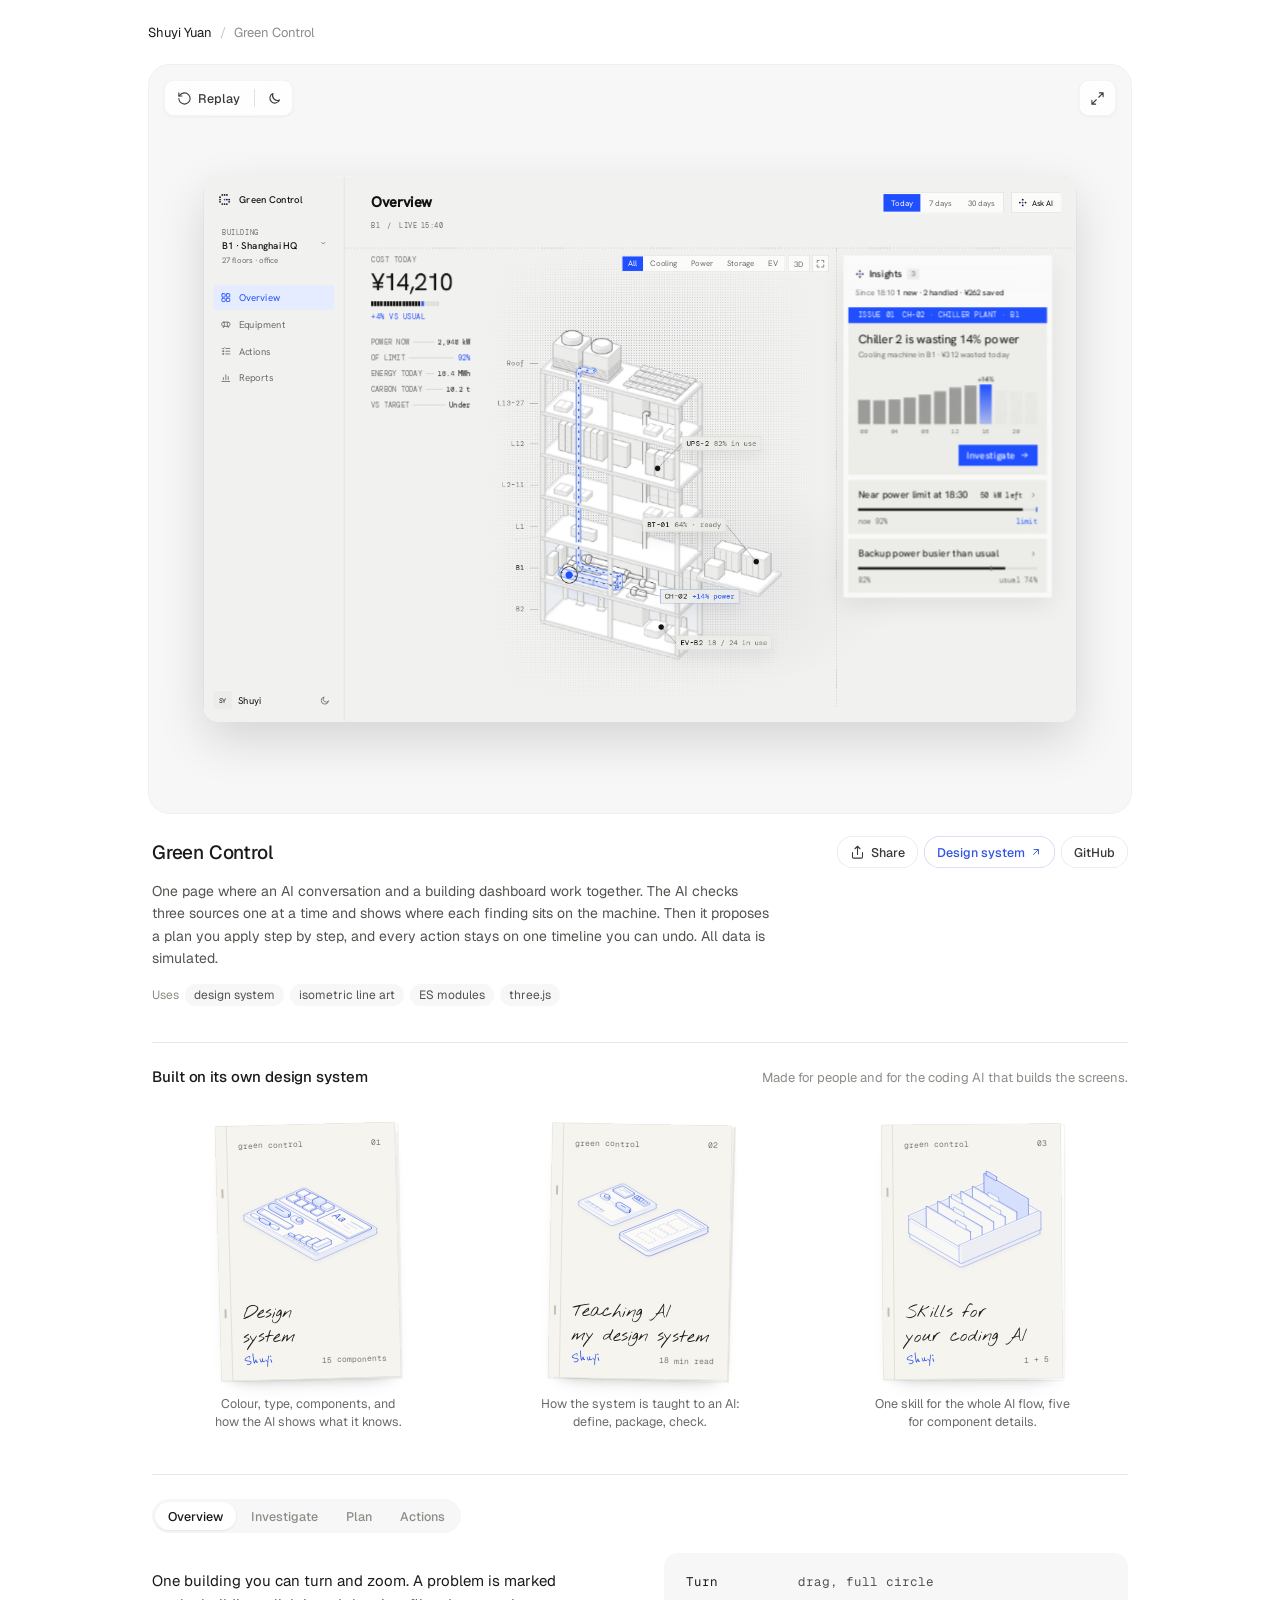
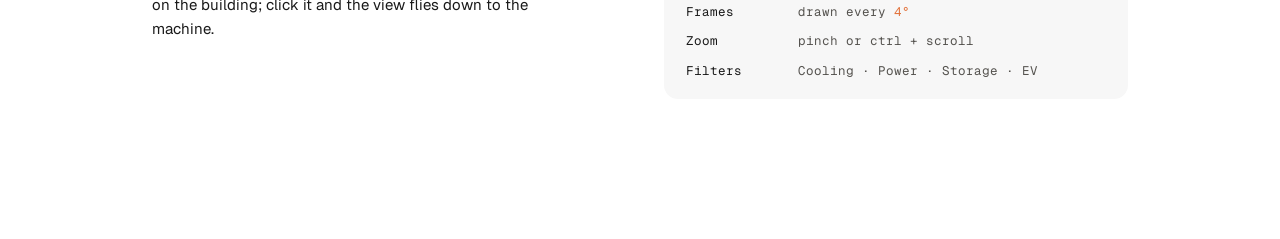
==== commit fed2030c: "Fit the title row on phones Co-Authored-By: Claude Opus 5.5 <noreply@anthropic.com> Claude-Session: " ====
--- a/case/index.html
+++ b/case/index.html
@@ -84,7 +84,7 @@
 body.m-full{max-width:none;padding:0;overflow:hidden;height:100%}body.m-full .pg-top,body.m-full .info{display:none}
 body.m-full .demo{position:fixed;inset:0;height:auto;min-height:0;border-radius:0;box-shadow:none;z-index:50}
 @media (max-width:860px){.ds-grid{grid-template-columns:1fr 1fr}.ds-grid .main{grid-column:1/-1}}
-@media (max-width:760px){#share span{display:none}.acts button{padding:0 9px}.acts .gh{padding:0 11px}body{padding:0 16px 96px}.pg-top{height:52px}.demo{height:auto;aspect-ratio:1440/1040;min-height:0;border-radius:18px}.dctl{top:12px}.dctl.l{left:12px}.dctl.r{right:12px}.dctl span{display:none}
+@media (max-width:760px){#share span{display:none}.acts{gap:4px}.acts button{padding:0 8px}.acts .gh{padding:0 9px}.ttl h1{font-size:17px}body{padding:0 16px 96px}.pg-top{height:52px}.demo{height:auto;aspect-ratio:1440/1040;min-height:0;border-radius:18px}.dctl{top:12px}.dctl.l{left:12px}.dctl.r{right:12px}.dctl span{display:none}
  .sp{grid-template-columns:1fr;gap:16px}.sp p{padding-top:0;max-width:none}.sp .rows{grid-template-columns:80px 1fr;padding:16px 18px}.tabs{display:flex;overflow-x:auto;max-width:100%;scrollbar-width:none}.tabs button{flex:none;padding:0 10px;font-size:12px}
  .ds-grid{grid-template-columns:1fr}.ds-h{flex-direction:column;gap:4px}}
 @media (prefers-reduced-motion:reduce){*{transition:none!important}}
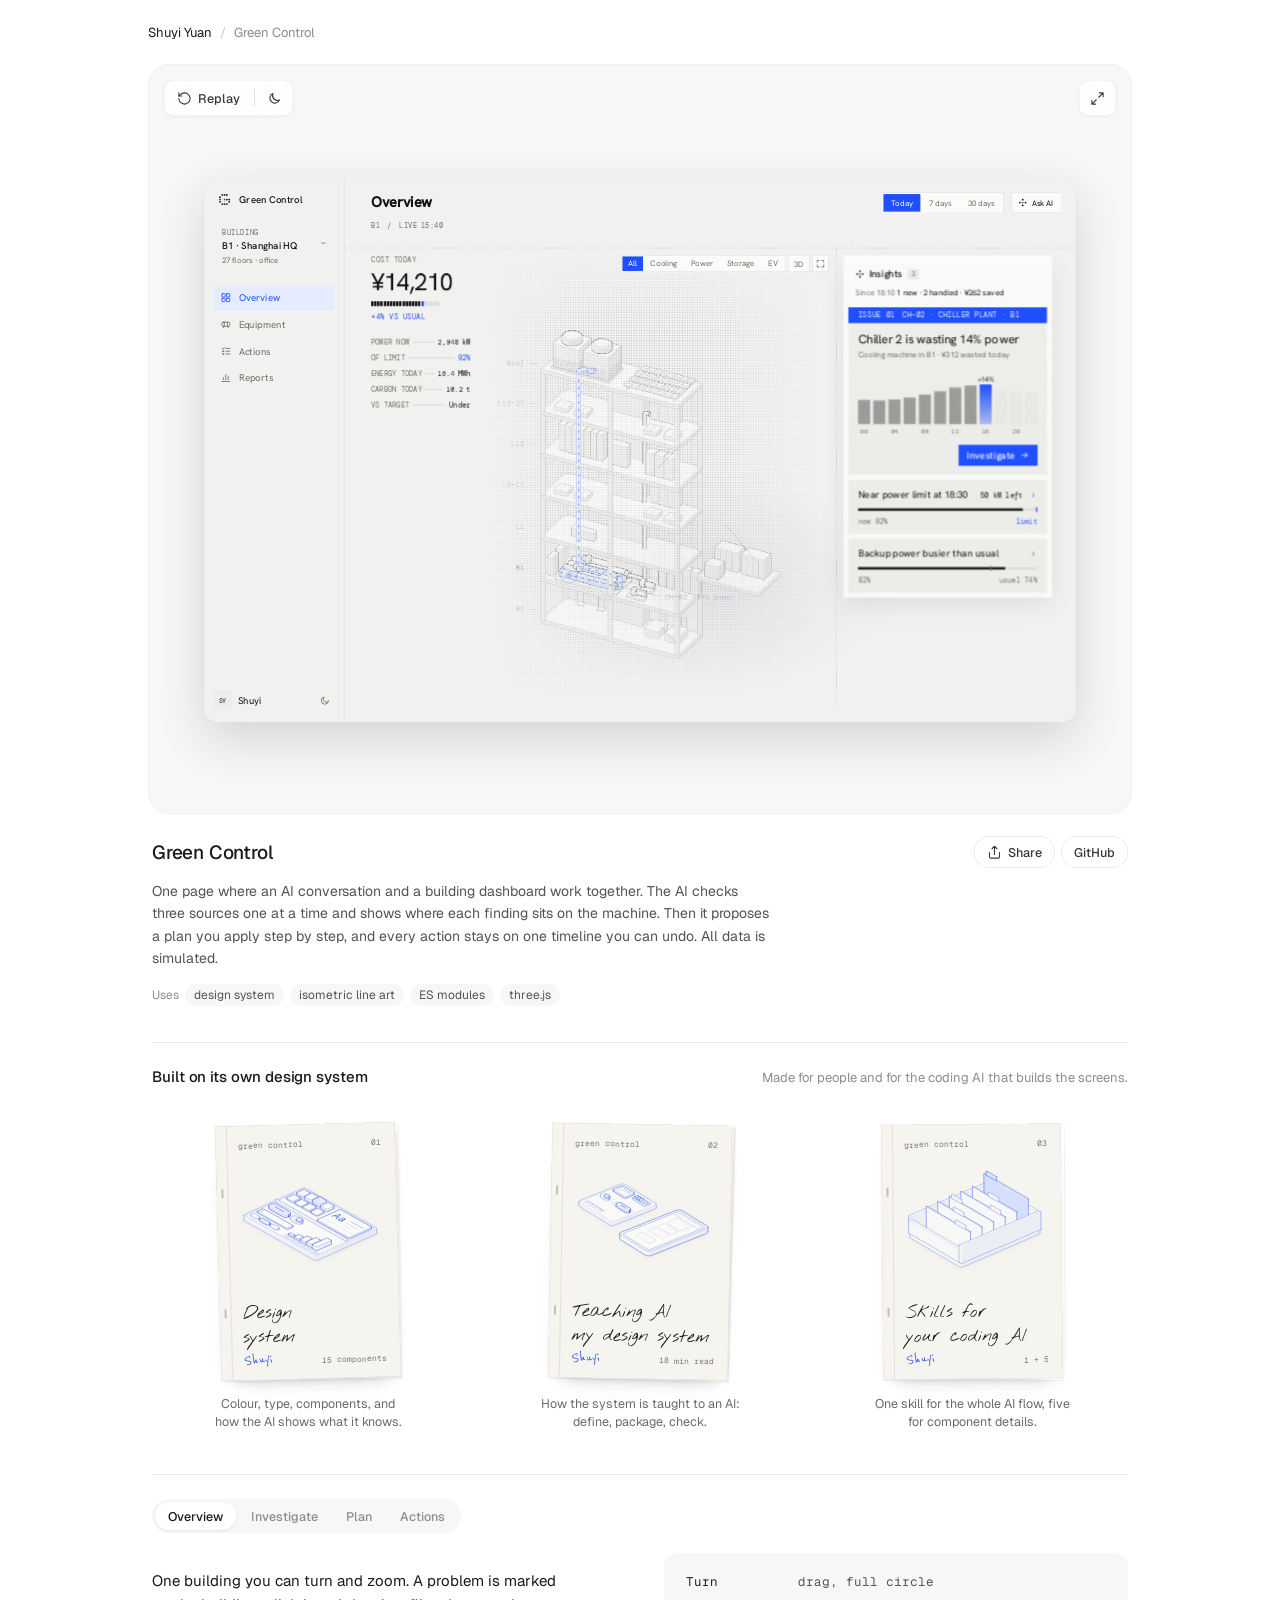
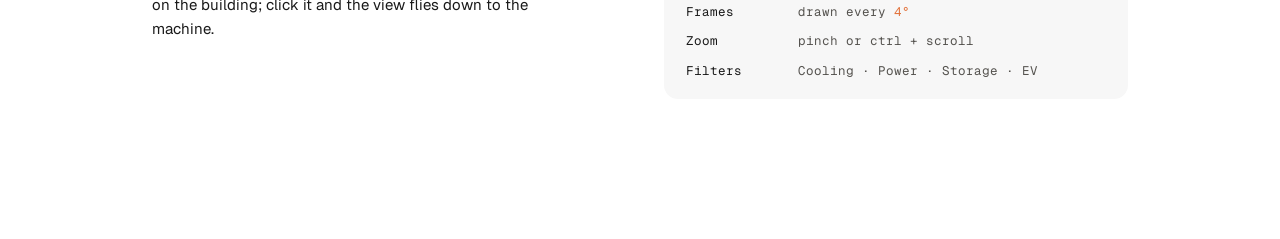
==== commit 4fadc8e4: "Remove the Design system button by the title Co-Authored-By: Claude Opus 5.5 <noreply@anthropic.com>" ====
--- a/case/index.html
+++ b/case/index.html
@@ -103,7 +103,7 @@
 </section>
 
 <section class="info">
- <div class="ttl"><h1>Green Control</h1><div class="acts"><button id="share" title="Copy link"><svg viewBox="0 0 24 24"><path d="M4 12v7a2 2 0 0 0 2 2h12a2 2 0 0 0 2-2v-7"/><path d="M16 6l-4-4-4 4M12 2v13"/></svg><span>Share</span></button><a class="gh ds-btn" href="../system/?theme=day" target="_blank" rel="noopener">Design system <svg viewBox="0 0 24 24"><path d="M7 17 17 7M8 7h9v9"/></svg></a><a class="gh" href="https://github.com/shuyii0315-arch/green-control" target="_blank" rel="noopener">GitHub</a></div></div>
+ <div class="ttl"><h1>Green Control</h1><div class="acts"><button id="share" title="Copy link"><svg viewBox="0 0 24 24"><path d="M4 12v7a2 2 0 0 0 2 2h12a2 2 0 0 0 2-2v-7"/><path d="M16 6l-4-4-4 4M12 2v13"/></svg><span>Share</span></button><a class="gh" href="https://github.com/shuyii0315-arch/green-control" target="_blank" rel="noopener">GitHub</a></div></div>
  <p class="desc">One page where an AI conversation and a building dashboard work together. The AI checks three sources one at a time and shows where each finding sits on the machine. Then it proposes a plan you apply step by step, and every action stays on one timeline you can undo. All data is simulated.</p>
  <div class="uses"><span>Uses</span><i>design system</i><i>isometric line art</i><i>ES modules</i><i>three.js</i></div>
 
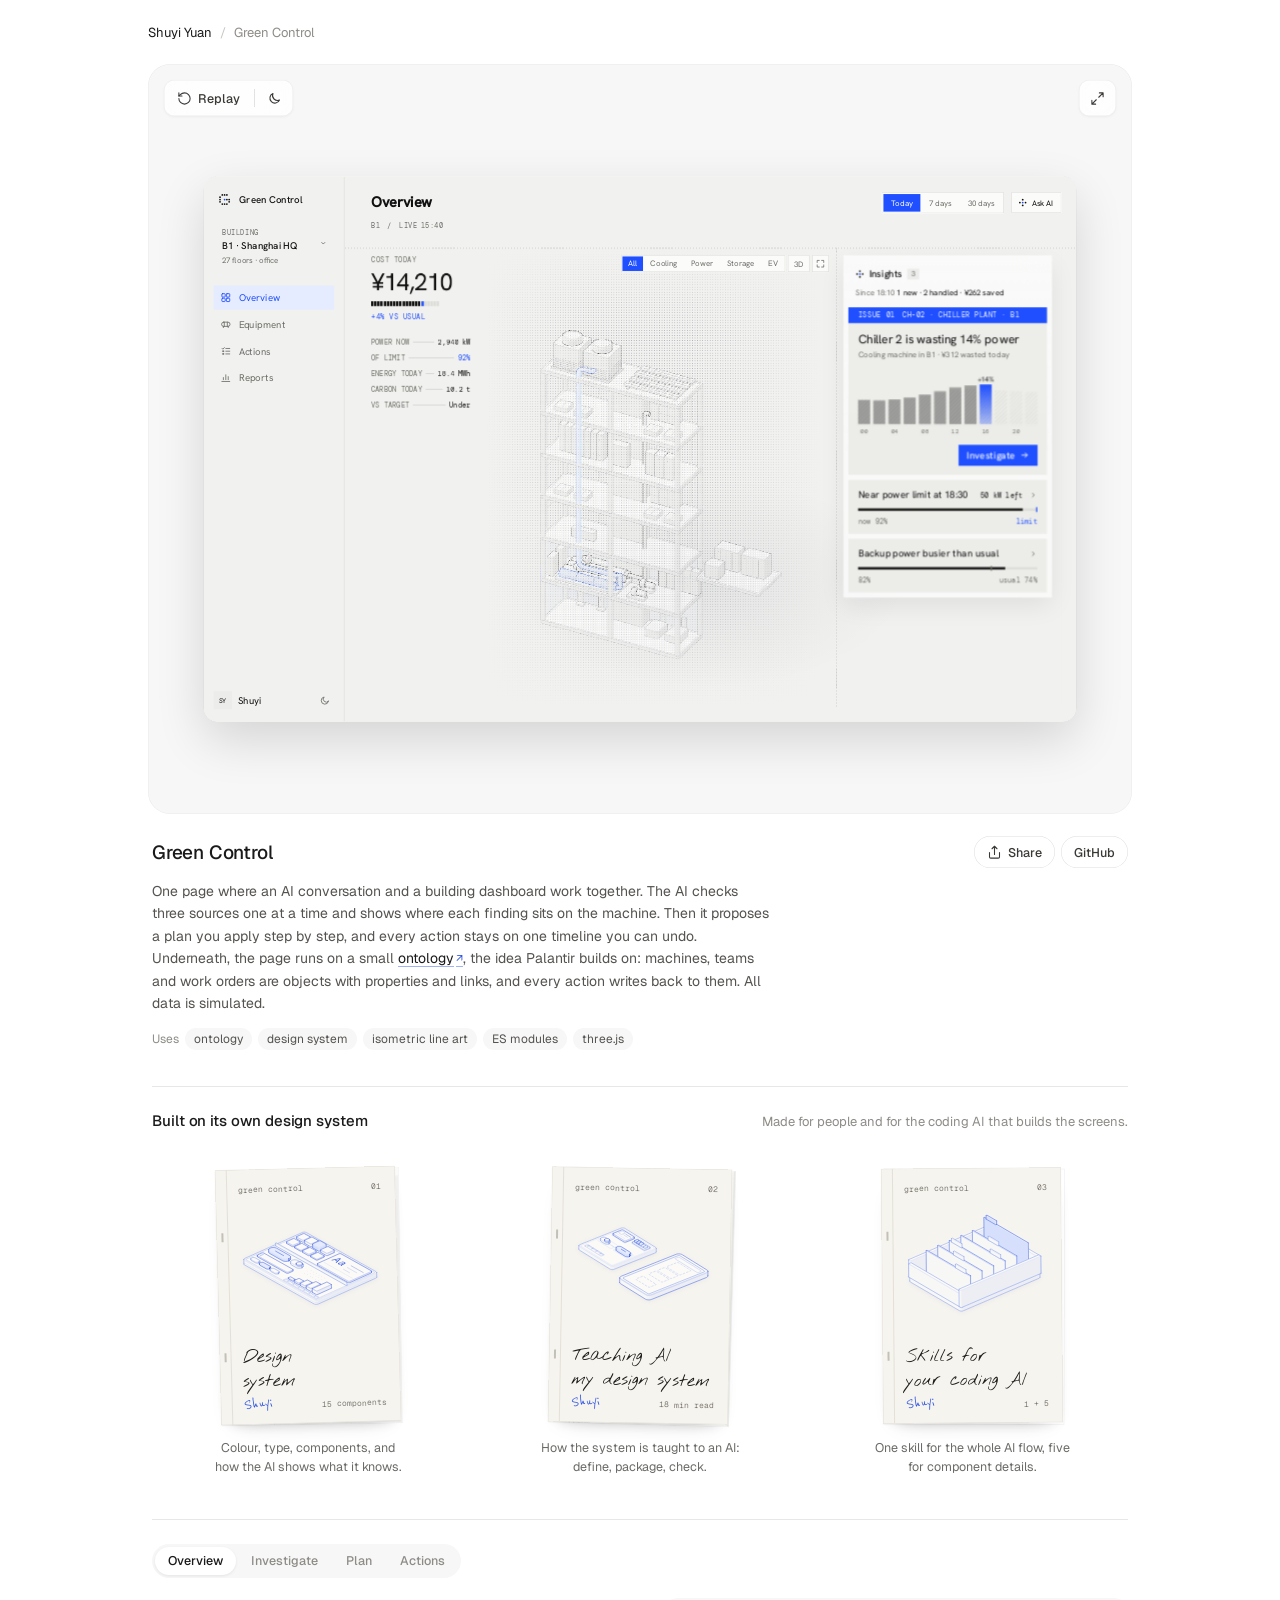
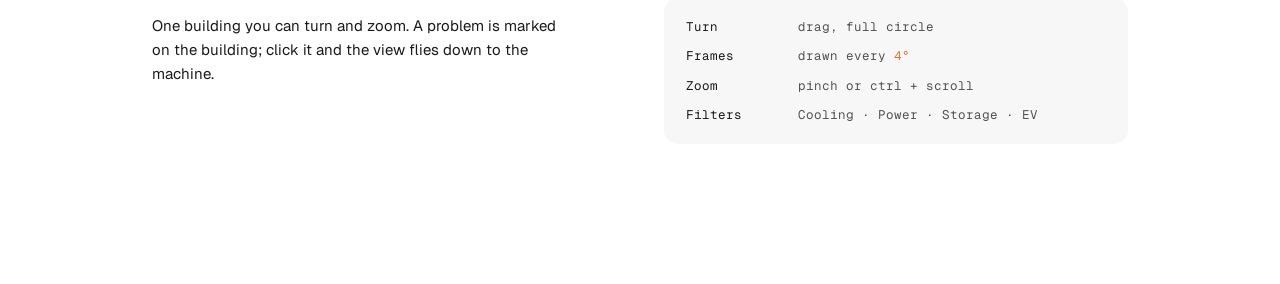
==== commit bbccefc9: "Name the ontology in the intro and link to Palantir's overview Co-Authored-By: Claude Opus 5.5 <nore" ====
--- a/case/index.html
+++ b/case/index.html
@@ -23,6 +23,7 @@
 .acts{display:flex;gap:6px;align-items:center}.acts button{height:32px;padding:0 13px;box-shadow:inset 0 0 0 .5px rgba(26,26,26,.14)}
 .acts .gh{height:32px;display:inline-flex;align-items:center;padding:0 13px;border-radius:999px;font:500 12.5px Geist,system-ui,sans-serif;color:#3A3936;text-decoration:none;box-shadow:inset 0 0 0 .5px rgba(26,26,26,.14)}.acts .gh:hover{background:rgba(26,26,26,.05)}.acts .ds-btn{gap:5px;color:#2f55e4;box-shadow:inset 0 0 0 .5px rgba(47,85,228,.35)}.acts .ds-btn svg{width:12px;height:12px;fill:none;stroke:currentColor;stroke-width:1.8;stroke-linecap:round;stroke-linejoin:round}.acts .ds-btn:hover{background:rgba(47,85,228,.06)}
 .desc{max-width:620px;font-size:14px;line-height:1.6;color:#55534F;margin:12px 0 14px}
+.desc .onto{color:#1A1A1A;text-decoration:underline;text-decoration-color:rgba(47,85,228,.45);text-decoration-thickness:1px;text-underline-offset:3px;transition:text-decoration-color .2s}.desc .onto:hover{text-decoration-color:#2f55e4}.desc .onto::after{content:"\2197";font-size:11px;margin-left:2px;color:#2f55e4}
 .uses{display:flex;align-items:center;gap:6px;font-size:12px;color:#8E8C87;flex-wrap:wrap}.uses i{font-style:normal;padding:3px 9px;border-radius:999px;background:#F7F7F7;color:#55534F}
 /* design system block */
 .ds{margin-top:36px;padding-top:24px;border-top:.5px solid rgba(26,26,26,.1)}
@@ -104,8 +105,8 @@
 
 <section class="info">
  <div class="ttl"><h1>Green Control</h1><div class="acts"><button id="share" title="Copy link"><svg viewBox="0 0 24 24"><path d="M4 12v7a2 2 0 0 0 2 2h12a2 2 0 0 0 2-2v-7"/><path d="M16 6l-4-4-4 4M12 2v13"/></svg><span>Share</span></button><a class="gh" href="https://github.com/shuyii0315-arch/green-control" target="_blank" rel="noopener">GitHub</a></div></div>
- <p class="desc">One page where an AI conversation and a building dashboard work together. The AI checks three sources one at a time and shows where each finding sits on the machine. Then it proposes a plan you apply step by step, and every action stays on one timeline you can undo. All data is simulated.</p>
- <div class="uses"><span>Uses</span><i>design system</i><i>isometric line art</i><i>ES modules</i><i>three.js</i></div>
+ <p class="desc">One page where an AI conversation and a building dashboard work together. The AI checks three sources one at a time and shows where each finding sits on the machine. Then it proposes a plan you apply step by step, and every action stays on one timeline you can undo. Underneath, the page runs on a small <a class="onto" href="https://www.palantir.com/docs/foundry/ontology/overview/" target="_blank" rel="noopener">ontology</a>, the idea Palantir builds on: machines, teams and work orders are objects with properties and links, and every action writes back to them. All data is simulated.</p>
+ <div class="uses"><span>Uses</span><i>ontology</i><i>design system</i><i>isometric line art</i><i>ES modules</i><i>three.js</i></div>
 
  <div class="ds" aria-labelledby="ds-title">
   <div class="ds-h"><h2 id="ds-title">Built on its own design system</h2><p>Made for people and for the coding AI that builds the screens.</p></div>
